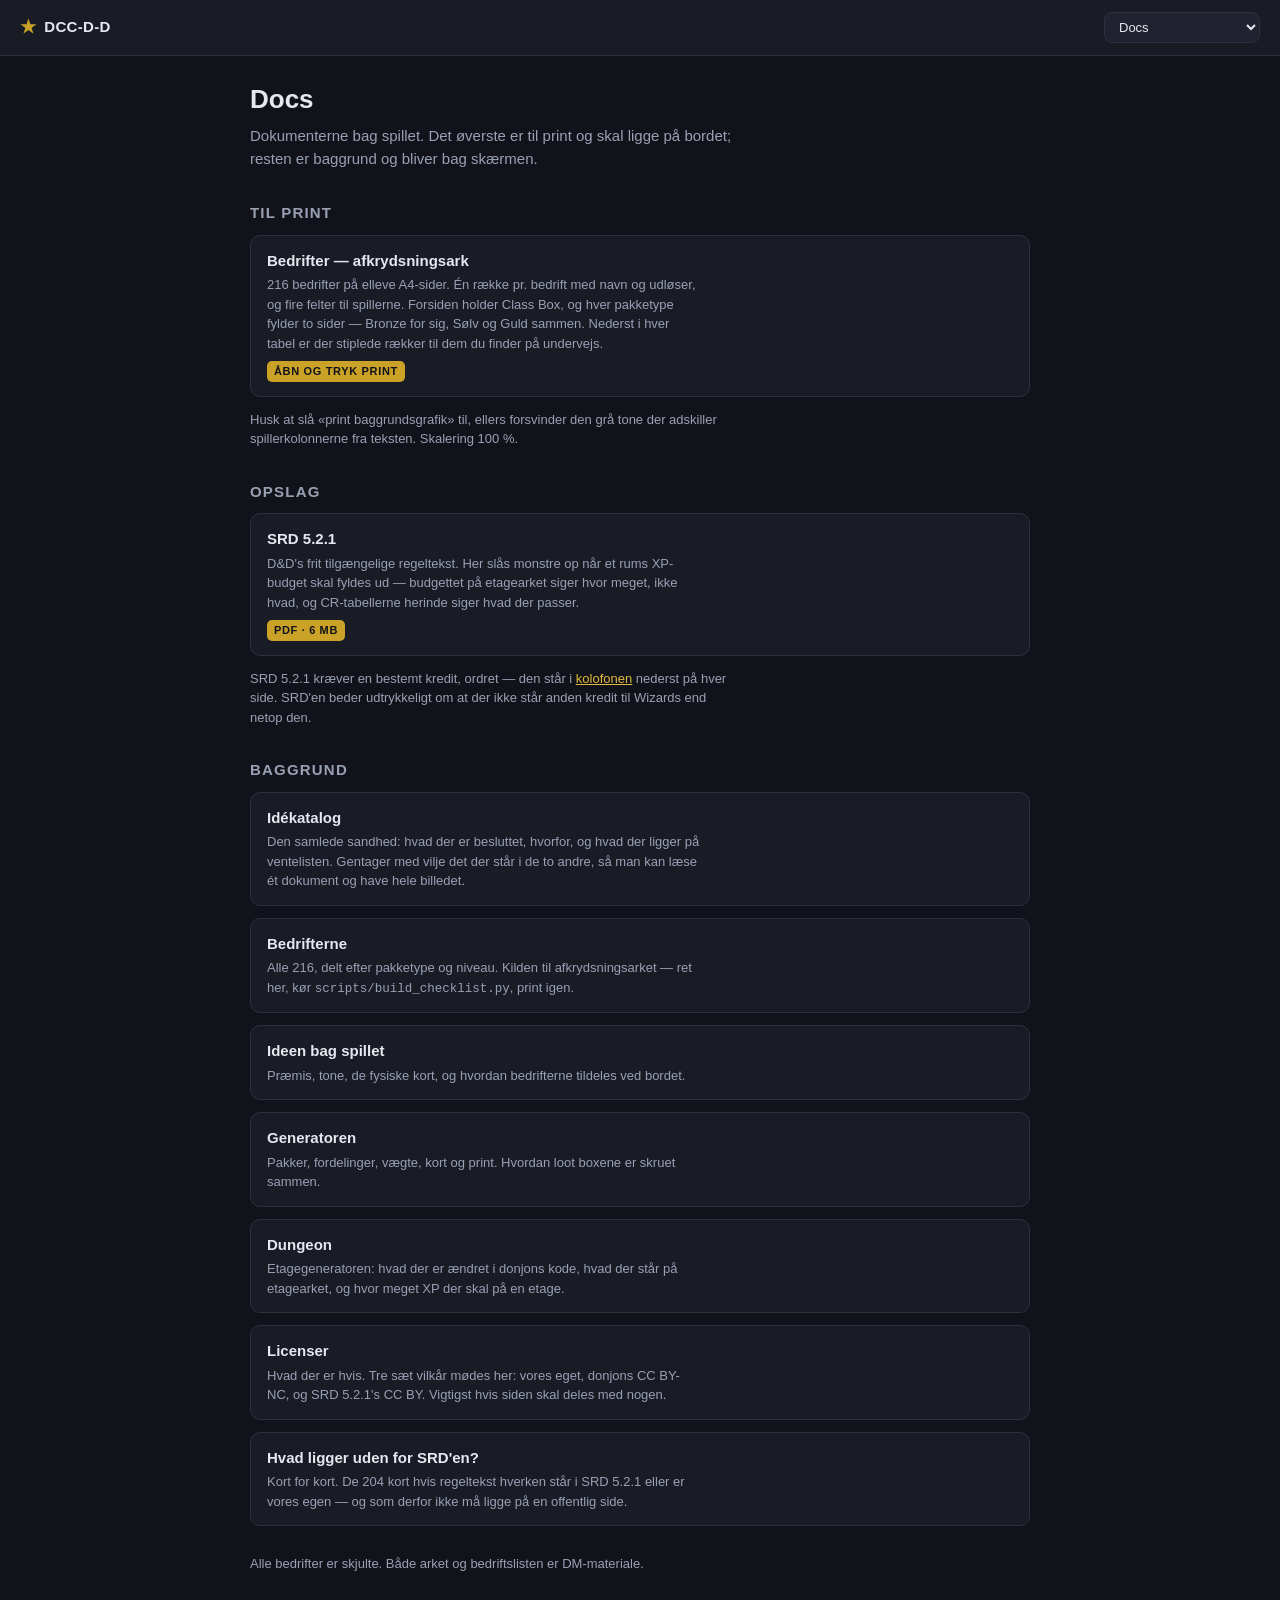
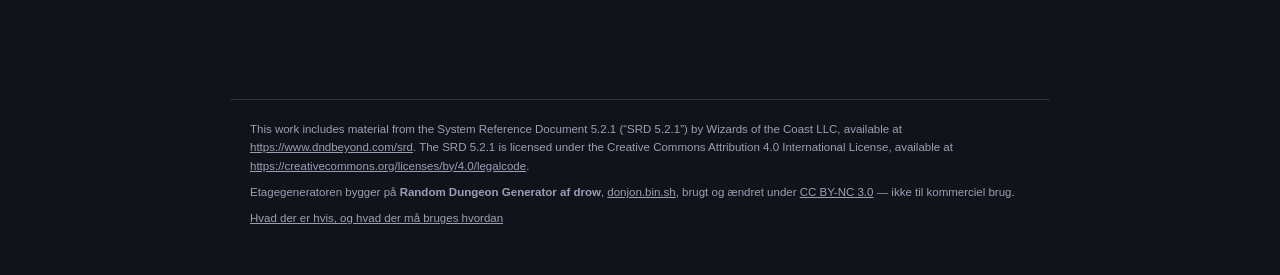
==== docs/index.html @ 1adcbef8 "Få licenserne på plads, før siden deles med nogen Siden er ved at blive offentlig, og der mødes tre " ====
<!DOCTYPE html>
<html lang="da">
<head>
<meta charset="utf-8">
<meta name="viewport" content="width=device-width, initial-scale=1">
<title>Docs — DCC-D-D</title>
<link rel="icon" href="data:image/svg+xml,%3Csvg xmlns='http://www.w3.org/2000/svg' viewBox='0 0 32 32'%3E%3Crect width='32' height='32' rx='6' fill='%2312131a'/%3E%3Cpath d='M16 6l2.9 6.2 6.6.9-4.8 4.8 1.2 6.7-5.9-3.2-5.9 3.2 1.2-6.7L6.5 13.1l6.6-.9z' fill='%23c9a227'/%3E%3C/svg%3E">
<link rel="stylesheet" href="../assets/css/app.css">
</head>
<body>

<header class="topbar">
  <div class="brand">
    <span class="brand-mark">&#9733;</span>
    <span>DCC-D-D</span>
  </div>
  <nav class="tabs"></nav>
  <div class="topbar-right">
    <label class="site-nav-wrap">
      <span class="visually-hidden">Vælg side</span>
      <select class="site-nav" onchange="if(this.value)location.href=this.value">
        <option value="../index.html">Loot Box Generator</option>
        <option value="" selected>Docs</option>
        <option value="dungeon.html">Dungeon</option>
      </select>
    </label>
  </div>
</header>

<main class="doc-main">

  <h1>Docs</h1>
  <p class="lead">Dokumenterne bag spillet. Det øverste er til print og skal ligge på
    bordet; resten er baggrund og bliver bag skærmen.</p>

  <h2>Til print</h2>
  <ul class="doc-list">
    <li><a class="doc-card" href="checklist.html">
      <b>Bedrifter — afkrydsningsark</b>
      <span>216 bedrifter på elleve A4-sider. Én række pr. bedrift med navn og udløser,
        og fire felter til spillerne. Forsiden holder Class Box, og hver pakketype fylder
        to sider — Bronze for sig, Sølv og Guld sammen. Nederst i hver tabel er der
        stiplede rækker til dem du finder på undervejs.</span>
      <span class="doc-tag">Åbn og tryk print</span>
    </a></li>
  </ul>
  <p class="note">Husk at slå «print baggrundsgrafik» til, ellers forsvinder den grå tone
    der adskiller spillerkolonnerne fra teksten. Skalering 100 %.</p>

  <h2>Opslag</h2>
  <ul class="doc-list">
    <li><a class="doc-card" href="SRD_CC_v5.2.1.pdf">
      <b>SRD 5.2.1</b>
      <span>D&amp;D's frit tilgængelige regeltekst. Her slås monstre op når et rums
        XP-budget skal fyldes ud — budgettet på etagearket siger hvor meget, ikke
        hvad, og CR-tabellerne herinde siger hvad der passer.</span>
      <span class="doc-tag">PDF · 6 MB</span>
    </a></li>
  </ul>
  <p class="note">SRD 5.2.1 kræver en bestemt kredit, ordret — den står i
    <a href="#kredit">kolofonen</a> nederst på hver side. SRD'en beder udtrykkeligt om
    at der ikke står anden kredit til Wizards end netop den.</p>

  <h2>Baggrund</h2>
  <ul class="doc-list">
    <li><a class="doc-card" href="https://github.com/aesbech/DCC-D-D/blob/main/docs/idekatalog.md">
      <b>Idékatalog</b>
      <span>Den samlede sandhed: hvad der er besluttet, hvorfor, og hvad der ligger på
        ventelisten. Gentager med vilje det der står i de to andre, så man kan læse ét
        dokument og have hele billedet.</span>
    </a></li>
    <li><a class="doc-card" href="https://github.com/aesbech/DCC-D-D/blob/main/docs/achievements.md">
      <b>Bedrifterne</b>
      <span>Alle 216, delt efter pakketype og niveau. Kilden til afkrydsningsarket —
        ret her, kør <code>scripts/build_checklist.py</code>, print igen.</span>
    </a></li>
    <li><a class="doc-card" href="https://github.com/aesbech/DCC-D-D/blob/main/docs/ideen.md">
      <b>Ideen bag spillet</b>
      <span>Præmis, tone, de fysiske kort, og hvordan bedrifterne tildeles ved bordet.</span>
    </a></li>
    <li><a class="doc-card" href="https://github.com/aesbech/DCC-D-D/blob/main/README.md">
      <b>Generatoren</b>
      <span>Pakker, fordelinger, vægte, kort og print. Hvordan loot boxene er skruet
        sammen.</span>
    </a></li>
    <li><a class="doc-card" href="dungeon.html">
      <b>Dungeon</b>
      <span>Etagegeneratoren: hvad der er ændret i donjons kode, hvad der står på
        etagearket, og hvor meget XP der skal på en etage.</span>
    </a></li>
    <li><a class="doc-card" href="https://github.com/aesbech/DCC-D-D/blob/main/LICENSE.md">
      <b>Licenser</b>
      <span>Hvad der er hvis. Tre sæt vilkår mødes her: vores eget, donjons
        CC BY-NC, og SRD 5.2.1's CC BY. Vigtigst hvis siden skal deles med
        nogen.</span>
    </a></li>
    <li><a class="doc-card" href="https://github.com/aesbech/DCC-D-D/blob/main/docs/licens.md">
      <b>Hvad ligger uden for SRD'en?</b>
      <span>Kort for kort. De 204 kort hvis regeltekst hverken står i SRD 5.2.1
        eller er vores egen — og som derfor ikke må ligge på en offentlig
        side.</span>
    </a></li>
  </ul>

  <p class="note" style="margin-top:28px">Alle bedrifter er skjulte. Både arket og
    bedriftslisten er DM-materiale.</p>

</main>

<footer class="colophon" id="kredit">
  <p>This work includes material from the System Reference Document 5.2.1
    (“SRD 5.2.1”) by Wizards of the Coast LLC, available at
    <a href="https://www.dndbeyond.com/srd">https://www.dndbeyond.com/srd</a>.
    The SRD 5.2.1 is licensed under the Creative Commons Attribution 4.0
    International License, available at
    <a href="https://creativecommons.org/licenses/by/4.0/legalcode">https://creativecommons.org/licenses/by/4.0/legalcode</a>.</p>
  <p>Etagegeneratoren bygger på <b>Random Dungeon Generator af drow</b>,
    <a href="https://donjon.bin.sh/">donjon.bin.sh</a>, brugt og ændret under
    <a href="https://creativecommons.org/licenses/by-nc/3.0/">CC BY-NC 3.0</a> —
    ikke til kommerciel brug.</p>
  <p><a href="https://github.com/aesbech/DCC-D-D/blob/main/LICENSE.md">Hvad der er
    hvis, og hvad der må bruges hvordan</a></p>
</footer>

</body>
</html>
---- assets/css/app.css ----
:root{
  --bg:#12131a;
  --bg-2:#191b25;
  --bg-3:#20232f;
  --line:#2c3040;
  --line-soft:#242836;
  --text:#e6e8f0;
  --muted:#9aa0b4;
  --accent:#c9a227;
  --accent-2:#e0b93c;
  --danger:#e05252;
  --ok:#4ade80;

  --r-common:#b9bec9;
  --r-uncommon:#4ade80;
  --r-rare:#60a5fa;
  --r-very_rare:#c084fc;
  --r-legendary:#fbbf24;

  --radius:10px;

  /* Kortfarver efter type, brugt på kortets venstrekant. */
  --t-weapon:#c0453d;
  --t-ammo:#a15a34;
  --t-armor:#3b82c4;
  --t-tool:#d29122;
  --t-poison:#4f9c40;
  --t-potion:#23a396;
  --t-arcane:#8b5cd6;
  --t-vehicle:#7b8494;
  --t-class:#c9a227;
  --t-gear:#9b7c46;
  --t-other:#8b91a3;
}

*{box-sizing:border-box}
html,body{margin:0;padding:0}
body{
  background:var(--bg);
  color:var(--text);
  font:15px/1.5 -apple-system,BlinkMacSystemFont,"Segoe UI",Roboto,Helvetica,Arial,sans-serif;
  -webkit-font-smoothing:antialiased;
}
h2{font-size:15px;letter-spacing:.04em;text-transform:uppercase;color:var(--muted);margin:0 0 10px}
h3{font-size:14px;margin:0 0 8px}
a{color:var(--accent-2)}

/* ---------- topbar ---------- */
.topbar{
  display:flex;align-items:center;gap:24px;
  padding:0 20px;height:56px;
  background:var(--bg-2);border-bottom:1px solid var(--line);
  position:sticky;top:0;z-index:20;
}
.brand{display:flex;align-items:center;gap:8px;font-weight:600;letter-spacing:.02em;white-space:nowrap}
.brand-mark{color:var(--accent);font-size:18px}
.tabs{display:flex;gap:2px;flex:1}
.tab{
  background:none;border:0;color:var(--muted);
  padding:8px 14px;border-radius:8px;cursor:pointer;font:inherit;
}
.tab:hover{color:var(--text);background:var(--bg-3)}
.tab.is-active{color:var(--bg);background:var(--accent);font-weight:600}
/* Sidevælger: Generator, Docs og Dungeon er tre sider, ikke tre faner.
   En select frem for en menu, fordi den virker med tastatur og på telefon
   uden en linje JavaScript til at åbne og lukke noget. */
.site-nav{
  background:var(--bg-3);color:var(--text);
  border:1px solid var(--line);border-radius:8px;
  padding:6px 10px;font:inherit;font-size:13px;cursor:pointer;
}
.site-nav:hover{border-color:var(--accent)}
.site-nav:focus-visible{outline:2px solid var(--accent);outline-offset:1px}
.site-nav-wrap{display:inline-flex;align-items:center}
.visually-hidden{
  position:absolute;width:1px;height:1px;margin:-1px;padding:0;
  overflow:hidden;clip:rect(0 0 0 0);white-space:nowrap;border:0;
}

/* ---------- docs-sider ---------- */
.doc-main{max-width:820px;margin:0 auto;padding:24px 20px 64px}
.doc-main h1{font-size:26px;margin:0 0 6px}
.doc-main h2{font-size:15px;margin:32px 0 10px;text-transform:uppercase;
  letter-spacing:.08em;color:var(--muted)}
.doc-main .lead{color:var(--muted);margin:0 0 24px;max-width:62ch}
.doc-main p{max-width:68ch}
.doc-list{display:grid;gap:12px;margin:0;padding:0;list-style:none}
.doc-card{
  display:block;background:var(--bg-2);border:1px solid var(--line);
  border-radius:10px;padding:14px 16px;text-decoration:none;color:inherit;
}
.doc-card:hover{border-color:var(--accent)}
.doc-card b{display:block;font-size:15px;margin-bottom:3px}
.doc-card span{display:block;color:var(--muted);font-size:13px;max-width:60ch}
.doc-card .doc-tag{
  display:inline-block;margin-top:8px;font-size:11px;letter-spacing:.06em;
  text-transform:uppercase;color:var(--bg);background:var(--accent);
  border-radius:5px;padding:2px 7px;font-weight:600;
}
.doc-main table{width:100%;border-collapse:collapse;font-size:13px;margin:12px 0}
.doc-main th,.doc-main td{
  border:1px solid var(--line);padding:6px 9px;text-align:left;vertical-align:top}
.doc-main th{background:var(--bg-3);font-size:12px;
  text-transform:uppercase;letter-spacing:.05em;color:var(--muted)}
.doc-main pre{
  background:var(--bg-2);border:1px solid var(--line);border-radius:8px;
  padding:12px 14px;overflow-x:auto;font-size:12.5px;line-height:1.5}
.doc-main code{font-size:12.5px}
.doc-main .note{color:var(--muted);font-size:13px;max-width:68ch}

/* Regnemaskinen på Dungeon-siden */
.calc{display:flex;flex-wrap:wrap;gap:14px;margin:14px 0 16px}
.calc label{display:flex;flex-direction:column;gap:5px;font-size:12px;color:var(--muted)}
.calc select,.calc input{
  background:var(--bg-3);color:var(--text);border:1px solid var(--line);
  border-radius:8px;padding:7px 10px;font:inherit;font-size:13px;
}
.calc select:focus-visible,.calc input:focus-visible{
  outline:2px solid var(--accent);outline-offset:1px}
#cOut td:last-child{width:46%;white-space:nowrap}
#cOut tr:has(td:empty) td{border:0;padding:3px}

/* Etagegeneratoren. Arket ligger på hvidt papir midt i en mørk side, så det
   får en ramme og lidt luft — man skal kunne se hvor papiret slutter. */
.gen{gap:12px 16px}
.gen label{min-width:150px}
.gen-actions{display:flex;flex-wrap:wrap;gap:10px;margin:0 0 10px}
.btn[disabled]{opacity:.45;cursor:default}
.btn[disabled]:hover{border-color:var(--line);color:var(--text)}
.sheet-wrap{
  margin:18px 0 22px;border:1px solid var(--line);border-radius:10px;
  overflow:hidden;background:#fff;
}

/* Kolofonen. Den står i HTML og ikke i JavaScript: en kredit der er et krav,
   må ikke afhænge af at et script nåede at køre. */
.colophon{
  max-width:820px;margin:48px auto 0;padding:20px 20px 40px;
  border-top:1px solid var(--line);
  color:var(--muted);font-size:11.5px;line-height:1.6;
}
.colophon p{margin:0 0 8px;max-width:none}
.colophon a{color:inherit}

.topbar-right{color:var(--muted);font-size:12px}
.save-state.flash{color:var(--ok)}

/* ---------- layout ---------- */
main{max-width:1180px;margin:0 auto;padding:20px}
.view{display:none}
.view.is-active{display:block}
.panel{
  background:var(--bg-2);border:1px solid var(--line);
  border-radius:var(--radius);padding:16px;margin-bottom:16px;
}
.row{display:flex;gap:10px;align-items:flex-end;flex-wrap:wrap}
.spacer{flex:1}
.hidden{display:none}
.hint{color:var(--muted);font-size:13px;margin:8px 0 0}
.print-help{margin-top:12px;font-size:13px}
.print-help summary{color:var(--accent-2);cursor:pointer;width:max-content}
.print-help ul{margin:8px 0 0;padding-left:20px}
.print-help li{margin-bottom:6px}

/* ---------- form ---------- */
.field{display:flex;flex-direction:column;gap:4px;font-size:12px;color:var(--muted)}
.field-sm input{width:90px}
.field-grow{flex:1;min-width:200px}
.field-grow input{width:100%}
.warn-text{color:var(--danger)}
input,select,textarea{
  background:var(--bg-3);color:var(--text);
  border:1px solid var(--line);border-radius:8px;
  padding:8px 10px;font:inherit;font-size:14px;
}
input:focus,select:focus,textarea:focus{outline:2px solid var(--accent);outline-offset:-1px}
textarea{width:100%;font-family:ui-monospace,SFMono-Regular,Menlo,monospace;font-size:13px;margin:10px 0}
.check{display:flex;align-items:center;gap:8px;margin-bottom:12px;cursor:pointer}
.check input{width:auto}

.btn{
  background:var(--bg-3);color:var(--text);
  border:1px solid var(--line);border-radius:8px;
  padding:8px 14px;cursor:pointer;font:inherit;font-size:14px;white-space:nowrap;
}
.btn:hover{border-color:var(--accent);color:var(--accent-2)}
.btn-primary{background:var(--accent);color:#1a1608;border-color:var(--accent);font-weight:600}
.btn-primary:hover{background:var(--accent-2);color:#1a1608}
.btn-danger:hover{border-color:var(--danger);color:var(--danger)}
.btn-ghost{background:none}
.btn-sm{padding:4px 10px;font-size:13px}
.file-btn{display:inline-block}

/* ---------- pack editor ---------- */
.split{display:grid;grid-template-columns:230px 1fr;gap:16px;align-items:start}
.sidebar{background:var(--bg-2);border:1px solid var(--line);border-radius:var(--radius);padding:12px}
.sidebar-head{display:flex;justify-content:space-between;align-items:center;margin-bottom:10px}
.sidebar-head h2{margin:0}
.pack-list{list-style:none;margin:0;padding:0;display:flex;flex-direction:column;gap:2px}
.pack-list button{
  width:100%;text-align:left;background:none;border:0;color:var(--muted);
  padding:8px 10px;border-radius:8px;cursor:pointer;font:inherit;
}
.pack-list button:hover{background:var(--bg-3);color:var(--text)}
.pack-list button.is-active{background:var(--bg-3);color:var(--accent-2);font-weight:600}
.detail{min-width:0}

.tier{border:1px solid var(--line);border-radius:var(--radius);margin-bottom:12px;overflow:hidden}
.tier-head{
  display:flex;align-items:center;gap:10px;
  background:var(--bg-3);padding:10px 12px;border-bottom:1px solid var(--line);
}
.tier-head input{background:var(--bg-2)}
.tier-body{padding:12px}

.card-row{
  border:1px solid var(--line-soft);border-radius:8px;
  padding:10px;margin-bottom:10px;background:var(--bg-3);
}
.card-row-head{display:flex;align-items:center;gap:10px;margin-bottom:10px;flex-wrap:wrap}
.card-row-head .card-no{
  background:var(--bg-2);border:1px solid var(--line);border-radius:6px;
  padding:2px 8px;font-size:12px;color:var(--muted);white-space:nowrap;
}
.dist{display:flex;gap:8px;flex-wrap:wrap;align-items:flex-end}
.dist .field span{display:flex;align-items:center;gap:5px}
.dot{width:8px;height:8px;border-radius:50%;display:inline-block}
.dist input{width:74px}
.sum{font-size:12px;padding:6px 10px;border-radius:6px;background:var(--bg-2);border:1px solid var(--line)}
.sum.bad{color:var(--danger);border-color:var(--danger)}
.sum.good{color:var(--ok)}
.bar{display:flex;height:6px;border-radius:3px;overflow:hidden;margin-top:8px;background:var(--bg-2)}
.bar span{display:block}

.filter-group{margin-top:12px}
.filter-group h3{margin-bottom:4px}
.scale-box{
  border:1px solid var(--line);border-radius:var(--radius);
  padding:12px;margin-bottom:12px;background:var(--bg-3);
}
.cats{display:flex;flex-wrap:wrap;gap:6px;margin:6px 0 0}
.chip{
  border:1px solid var(--line);background:var(--bg-3);color:var(--muted);
  border-radius:999px;padding:4px 10px;font-size:12px;cursor:pointer;
}
.chip.on{background:var(--accent);border-color:var(--accent);color:#1a1608;font-weight:600}

/* Flow-panelet: spørgsmålet øverst, de to grene ved siden af hinanden nedenunder,
   så det kan læses som det diagram det er. Under 900 px falder grenene under
   hinanden — ja først, fordi det er den gren man tuner. */
/* Foldede paneler. <summary> får sin egen markør, og listemarkøren fjernes,
   så pilen står hvor vi vil have den. */
.flow-panel{padding:0}
.flow-panel>summary{list-style:none;cursor:pointer;padding:10px 14px;display:flex;
  align-items:center;gap:10px;flex-wrap:wrap;border-radius:10px}
.flow-panel>summary::-webkit-details-marker{display:none}
.flow-panel>summary::before{content:'\25B8';color:var(--muted);font-size:11px;flex:none;
  transition:transform .12s ease}
.flow-panel[open]>summary::before{transform:rotate(90deg)}
.flow-panel>summary:hover{background:var(--bg-2)}
.flow-title{font-weight:600;font-size:13px;flex:none}
.flow-body{padding:0 14px 14px}
.flow-sum{display:flex;gap:6px;flex-wrap:wrap;align-items:center;min-width:0}
.sum-chip{font-size:11px;color:var(--muted);border:1px solid var(--line);
  border-radius:999px;padding:1px 8px;white-space:nowrap}
.sum-chip b{color:var(--muted);font-weight:600}
/* Prik på det niveauet selv bestemmer — resten er arvet. */
.sum-chip.is-own{color:var(--fg);border-color:var(--accent)}
.sum-chip.is-own b{color:var(--accent)}
.own-badge{margin-left:auto;font-size:11px;color:var(--accent);flex:none}
.tier>summary{list-style:none;cursor:pointer}
.tier>summary::-webkit-details-marker{display:none}
.tier>summary::before{content:'\25B8';color:var(--muted);font-size:11px;margin-right:8px;
  display:inline-block;transition:transform .12s ease}
.tier[open]>summary::before{transform:rotate(90deg)}
.tier-name{font-weight:600}
.tier-tools .field{margin:0}
.fold-tools{align-items:center;margin:0 0 4px}
.fold-tools .hint{margin:0}

/* Kravlinjen på et class-kort. Den skal springe i øjnene: et Epic Boon på
   level 3 er ikke noget man bare lægger på bordet. */
.card-req{font-size:9.5px;line-height:1.35;margin-top:2px}
.card-req b{font-weight:700}

.flow-diagram{font-family:ui-monospace,SFMono-Regular,Menlo,monospace;font-size:12px;line-height:1.5;white-space:pre;overflow-x:auto;margin:8px 0}
.flow-q{border:1px solid var(--line);border-radius:8px;padding:10px 12px;background:var(--bg-2);margin-bottom:12px}
.flow-q h4{margin:0 0 8px;font-size:13px}
.chance-row{align-items:center;gap:10px}
.chance-row .field{margin:0;width:88px}
/* Grenene ligger som vandrette bånd under hinanden: etiketten i venstre side,
   felterne flyder ud til højre. Det er lavere end to spalter og lettere at
   sammenligne på tværs, fordi de to bånd har samme opbygning. */
.flow-branches{display:flex;flex-direction:column;gap:12px}
.flow-branch{border:1px solid var(--line);border-radius:8px;padding:10px 12px;background:var(--bg-2)}
.flow-branch.is-magic{border-left:3px solid var(--accent)}
.branch-head{display:flex;align-items:baseline;gap:10px;flex-wrap:wrap;margin-bottom:8px}
.flow-branch h4{margin:0;font-size:13px}
.branch-sub{font-size:12px;color:var(--muted)}
.flow-step{display:flex;align-items:flex-start;gap:12px;margin-top:10px}
.flow-step:first-of-type{margin-top:0}
.flow-step h5{flex:none;width:108px;margin:7px 0 0;font-size:11px;letter-spacing:.05em;
  text-transform:uppercase;color:var(--muted)}
.flow-step>div{flex:1 1 auto;min-width:0}
.flow-step .dist{display:flex;flex-wrap:wrap;gap:8px;align-items:flex-end}
.flow-step .dist .field{width:112px;margin:0}
.flow-step .dist .sum{align-self:center}
.flow-step .field input[disabled]{opacity:.45}
@media (max-width:760px){.flow-step{flex-direction:column;gap:4px}.flow-step h5{width:auto;margin-top:0}}

/* ---------- results ---------- */
.results{display:flex;flex-direction:column;gap:16px}
.box{background:var(--bg-2);border:1px solid var(--line);border-radius:var(--radius);padding:14px}
/* Etiketten og målestregen hører til printet — på skærmen står pakkenavnet
   allerede i box-head, og en lineal på en skærm siger ingenting. */
.box-label,.print-check,.print-credit,.cut-right{display:none}
.box-head{display:flex;align-items:center;gap:10px;margin-bottom:12px}
.box-title{font-weight:600}
.box-sub{color:var(--muted);font-size:13px}
.cards{display:grid;grid-template-columns:repeat(auto-fill,minmax(210px,1fr));gap:12px}
.card{
  background:var(--bg-3);border:1px solid var(--line);
  border-left:4px solid var(--line);
  border-radius:8px;padding:12px;min-height:112px;
  display:flex;flex-direction:column;gap:6px;
}
.card.t-weapon{border-left-color:var(--t-weapon)}
.card.t-ammo{border-left-color:var(--t-ammo)}
.card.t-armor{border-left-color:var(--t-armor)}
.card.t-tool{border-left-color:var(--t-tool)}
.card.t-poison{border-left-color:var(--t-poison)}
.card.t-potion{border-left-color:var(--t-potion)}
.card.t-arcane{border-left-color:var(--t-arcane)}
.card.t-vehicle{border-left-color:var(--t-vehicle)}
.card.t-class{border-left-color:var(--t-class)}
.card.t-gear{border-left-color:var(--t-gear)}
.card.t-other{border-left-color:var(--t-other)}
.card.is-empty{border-left-color:var(--danger);opacity:.75}
.card-slot{font-size:11px;color:var(--muted);text-transform:uppercase;letter-spacing:.06em}
.card-name{font-weight:600;line-height:1.3}
.card-sub{font-size:12px;color:var(--muted)}
.card-desc{
  font-size:12px;line-height:1.45;color:var(--muted);
  display:-webkit-box;-webkit-line-clamp:5;line-clamp:5;-webkit-box-orient:vertical;overflow:hidden;
}
.card-meta{margin-top:auto;padding-top:6px;display:flex;justify-content:space-between;gap:8px;font-size:12px;color:var(--muted)}
.rarity{font-weight:600}
.rarity.r-common{color:var(--r-common)}
.rarity.r-uncommon{color:var(--r-uncommon)}
.rarity.r-rare{color:var(--r-rare)}
.rarity.r-very_rare{color:var(--r-very_rare)}
.rarity.r-legendary{color:var(--r-legendary)}
.fallback-note{font-size:11px;color:var(--accent-2)}
.card-kind{font-size:11px;color:var(--accent-2);text-transform:uppercase;letter-spacing:.06em}
.card-stats{font-size:12px;font-weight:600;color:var(--text)}
.card-props{font-size:11px;color:var(--muted);line-height:1.35;font-weight:400}
.meta-rarity{display:flex;align-items:center;gap:6px}

/* Rarity som 1-5 stjerner, så kortet kan læses uden farvekode. */
.stars{
  display:inline-flex;align-items:center;gap:1px;
  border:1px solid currentColor;border-radius:999px;
  padding:2px 5px;line-height:0;color:var(--muted);
}
.stars svg{width:8px;height:8px;fill:currentColor;display:block}
.stars.is-gold{color:var(--accent)}

/* ---------- items table ---------- */
.table-wrap{overflow-x:auto;margin-top:12px}
.table{width:100%;border-collapse:collapse;font-size:14px}
.table th,.table td{text-align:left;padding:8px 10px;border-bottom:1px solid var(--line-soft)}
.table th{color:var(--muted);font-size:12px;text-transform:uppercase;letter-spacing:.04em;font-weight:600}
.table tbody tr:hover{background:var(--bg-3)}
.table select{padding:4px 6px;font-size:13px}
.stats{display:flex;flex-wrap:wrap;gap:8px;margin-top:12px}
.stat{
  background:var(--bg-3);border:1px solid var(--line);border-radius:8px;
  padding:8px 12px;font-size:13px;
}
.stat b{display:block;font-size:18px;margin-bottom:2px}
.stat.warn{border-color:var(--danger)}
.stat.warn b{color:var(--danger)}

.map-grid{display:grid;grid-template-columns:repeat(auto-fill,minmax(200px,1fr));gap:10px;margin:12px 0}

.thresh-row{display:flex;align-items:center;gap:10px;margin-bottom:8px}
.thresh-row label{width:120px;font-weight:600}
.thresh-row input{width:130px}

/* ---------- toast ---------- */
.toast{
  position:fixed;bottom:20px;left:50%;transform:translateX(-50%) translateY(20px);
  background:var(--bg-3);border:1px solid var(--accent);color:var(--text);
  padding:10px 18px;border-radius:8px;opacity:0;pointer-events:none;
  transition:.2s;z-index:50;
}
.toast.show{opacity:1;transform:translateX(-50%) translateY(0)}

@media (max-width:760px){
  .split{grid-template-columns:1fr}
  .tabs{overflow-x:auto}
  main{padding:12px}
}



/* tilføjet: undertekst i tabelceller */
.cell-sub{font-size:12px;color:var(--muted);margin-top:2px}
.card{min-height:150px}
.cards{grid-template-columns:repeat(auto-fill,minmax(240px,1fr))}
.bulk-bar{margin-top:12px;align-items:center}
.bulk-bar:empty{display:none}
.notice{
  display:flex;align-items:center;gap:12px;flex-wrap:wrap;
  background:var(--bg-3);border:1px solid var(--accent);
  border-radius:var(--radius);padding:12px 16px;margin-bottom:16px;font-size:14px;
}

/* ---------- magic ---------- */
.map-row{
  display:grid;grid-template-columns:110px repeat(6,1fr) 78px;
  gap:6px;align-items:center;margin-bottom:6px;
}
.map-row input{width:100%;padding:6px 8px}
.map-head{font-size:12px;color:var(--muted);margin-bottom:8px}
.map-head span{display:flex;align-items:center;gap:5px}
.map-row .sum{text-align:center;padding:6px 4px}
.card.is-magic{background:linear-gradient(160deg,var(--bg-3),#241f33)}
.card-base{
  font-size:12px;color:var(--accent-2);
  border-top:1px dashed var(--line);padding-top:6px;
}
/* Spellen der er ladt i et Enspelled-item. Den hører hverken til itemets tal
   eller dets egenskaber, så den får sin egen linje med en tydelig kant. */
.card-spell{
  font-size:11.5px;color:var(--accent-2);line-height:1.35;
  border-top:1px dashed var(--line);padding-top:6px;
}
.r-artifact{color:#f472b6}
:root{--r-artifact:#f472b6}
@media (max-width:860px){
  .map-row{grid-template-columns:90px repeat(6,1fr) 60px;font-size:12px}
  .map-row input{padding:4px}
}
.cons-mode{margin-top:6px;max-width:320px}

/* ---------- print: klippeklare samlekort ----------
   63 x 88 mm er standardstørrelsen for samlekort (poker size). Tre kolonner
   og tre rækker giver ni kort pr. A4-side. Kortene støder op til hinanden,
   så ét snit deler to kort. Rarity vises som en farvet kant, ikke som
   baggrundsfarve, fordi mange printere er sat til at udelade baggrunde. */

@media print{
  @page{ size:A4 portrait; margin:6mm; }

  .topbar,.toast,.panel,.notice,#dataNotice,#itemPager,#magicPager,
  .site-nav,.site-nav-wrap,.colophon{display:none!important}

  /* SRD-kreditten skal med på kortarket, for kortene gengiver SRD-tekst. Den
     står med småt i den ledige plads under de tre rækker, sammen med
     målestregen — ikke på kortene selv, der er der ikke plads. */
  .print-credit{
    display:block;
    margin:1.5mm 0 0 6mm;max-width:190mm;
    font-size:5.2pt;line-height:1.35;color:#555;
  }

  /* Dungeon-siden: når der trykkes Print, skal papiret være etagen og ikke
     resten af siden. Arket har sin egen margen, så siden får ingen. */
  body.printing-sheet .doc-main > *:not(#sheetWrap){display:none!important}
  body.printing-sheet .doc-main,body.printing-sheet #sheetWrap{
    margin:0;padding:0;border:0;border-radius:0}
  html,body{background:#fff;color:#000}
  body{font-family:-apple-system,BlinkMacSystemFont,"Segoe UI",Roboto,Helvetica,Arial,sans-serif}
  main{max-width:none;margin:0;padding:0}
  .view{display:none!important}
  .view.is-active{display:block!important}

  /* Hver pakke får sin egen række med en lodret etiket i margenen, så en
     printet stak kan sorteres uden at læse kortene. */
  .results{display:block;margin:0;padding:0}

  /* Målestreg til at afsløre skalering. Står i den ledige plads under de tre
     rækker (3 × 88 = 264 mm af de 285 mm), så den ikke skubber noget. */
  .print-check{
    display:flex;align-items:flex-end;gap:3mm;
    margin:0 0 2mm 6mm;
    font-size:6.5pt;line-height:1.2;color:#333;
  }
  .print-ruler{
    flex:0 0 50mm;width:50mm;height:2.5mm;
    border:0.3mm solid #000;border-top:0;
    -webkit-print-color-adjust:exact;print-color-adjust:exact;
  }
  .box{
    position:relative;
    display:grid;
    /* 6 mm etiket + 3 × 63 mm = 195 mm, og de sidste 3 mm af de 198 er
       plads til sigtemærker i højre side. */
    grid-template-columns:6mm repeat(3,63mm);
    gap:0;margin:0;padding:0;
    background:#fff;border:0;border-radius:0;
    break-inside:avoid;page-break-inside:avoid;
  }
  /* Sigtemærker til de vandrette snit, i begge margener. Kortenes egne rammer
     er selve skærelinjen, men de forsvinder under klemmen på en skæremaskine —
     mærkerne stikker ud til siden, hvor man stadig kan se dem, og to mærker
     over for hinanden afslører samtidig et skævt ark. */
  .cut-right{
    position:absolute;right:0.5mm;top:0;bottom:0;width:2.5mm;
    display:block;
  }
  .box::before,.box::after,
  .cut-right::before,.cut-right::after{
    content:'';position:absolute;
    left:0;right:0;height:0;
    border-top:0.3mm solid #000;
  }
  .box::before,.box::after{left:0.5mm;right:auto;width:4.5mm}
  .box::before,.cut-right::before{top:0}
  .box::after,.cut-right::after{bottom:0}
  .cards{display:contents}
  .box-head{display:none}
  .box-label{
    grid-row:1 / -1;
    writing-mode:vertical-rl;transform:rotate(180deg);
    display:flex;align-items:center;justify-content:center;
    font-size:7pt;font-weight:700;color:#333;
    letter-spacing:.04em;text-transform:uppercase;
    padding:2mm 0;overflow:hidden;
  }

  .card{
    width:63mm;height:88mm;min-height:0;
    box-sizing:border-box;
    margin:0;padding:3.5mm 3mm 2.5mm;
    gap:1.1mm;
    /* Rammen er selve skærelinjen, så den skal kunne ses — men den bliver
       også kortets kant, så den skal være tynd. */
    border:0.25mm solid #555;
    border-radius:0;
    background:#fff;color:#000;
    overflow:hidden;
    break-inside:avoid;page-break-inside:avoid;
    -webkit-print-color-adjust:exact;print-color-adjust:exact;
  }
  /* Rarity vises med stjerner; venstrekanten farves efter type. 1,5 mm er
     nok til at kunne kendes på afstand og koster det halve blæk af 3 mm. */
  .card{border-left-width:1.5mm}
  .card.is-magic{background:#fff}
  .card.is-empty{opacity:1}

  /* Kortnummer og pakkeoprindelse er arbejdsdata, ikke spilinformation. */
  .card-slot,.meta-tier,.fallback-note{display:none!important}
  .card-kind{
    font-size:6pt;letter-spacing:.1em;color:#000;font-weight:700;
    text-transform:uppercase;
  }
  .card-name{font-size:11.5pt;line-height:1.15;color:#000}
  .card-sub{font-size:7pt;color:#444}
  .card-desc{
    display:block;-webkit-line-clamp:none;line-clamp:none;
    font-size:6.4pt;line-height:1.32;color:#222;
    flex:1;overflow:hidden;
  }
  .card-base{
    font-size:7.5pt;color:#000;font-weight:700;
    border-top:0.2mm dashed #aaa;padding-top:1.2mm;
  }
  .card-stats{font-size:8pt;font-weight:700;color:#000}
  .card-props{font-size:6.6pt;color:#333;line-height:1.3}
  .card-spell{
    font-size:7pt;color:#000;font-weight:600;line-height:1.3;
    border-top:0.2mm dashed #aaa;padding-top:1mm;
  }
  .meta-rarity{display:flex;align-items:center;gap:1.4mm}
  .stars{
    color:#000;border-color:#000;
    padding:0.5mm 1.2mm;gap:0.3mm;
  }
  .stars svg{width:2.1mm;height:2.1mm}
  .stars.is-gold{color:#b8860b;border-color:#b8860b}
  .card-meta{
    font-size:7pt;color:#333;
    border-top:0.2mm solid #ccc;padding-top:1.2mm;margin-top:0;
  }
  .rarity{color:#000!important}
}
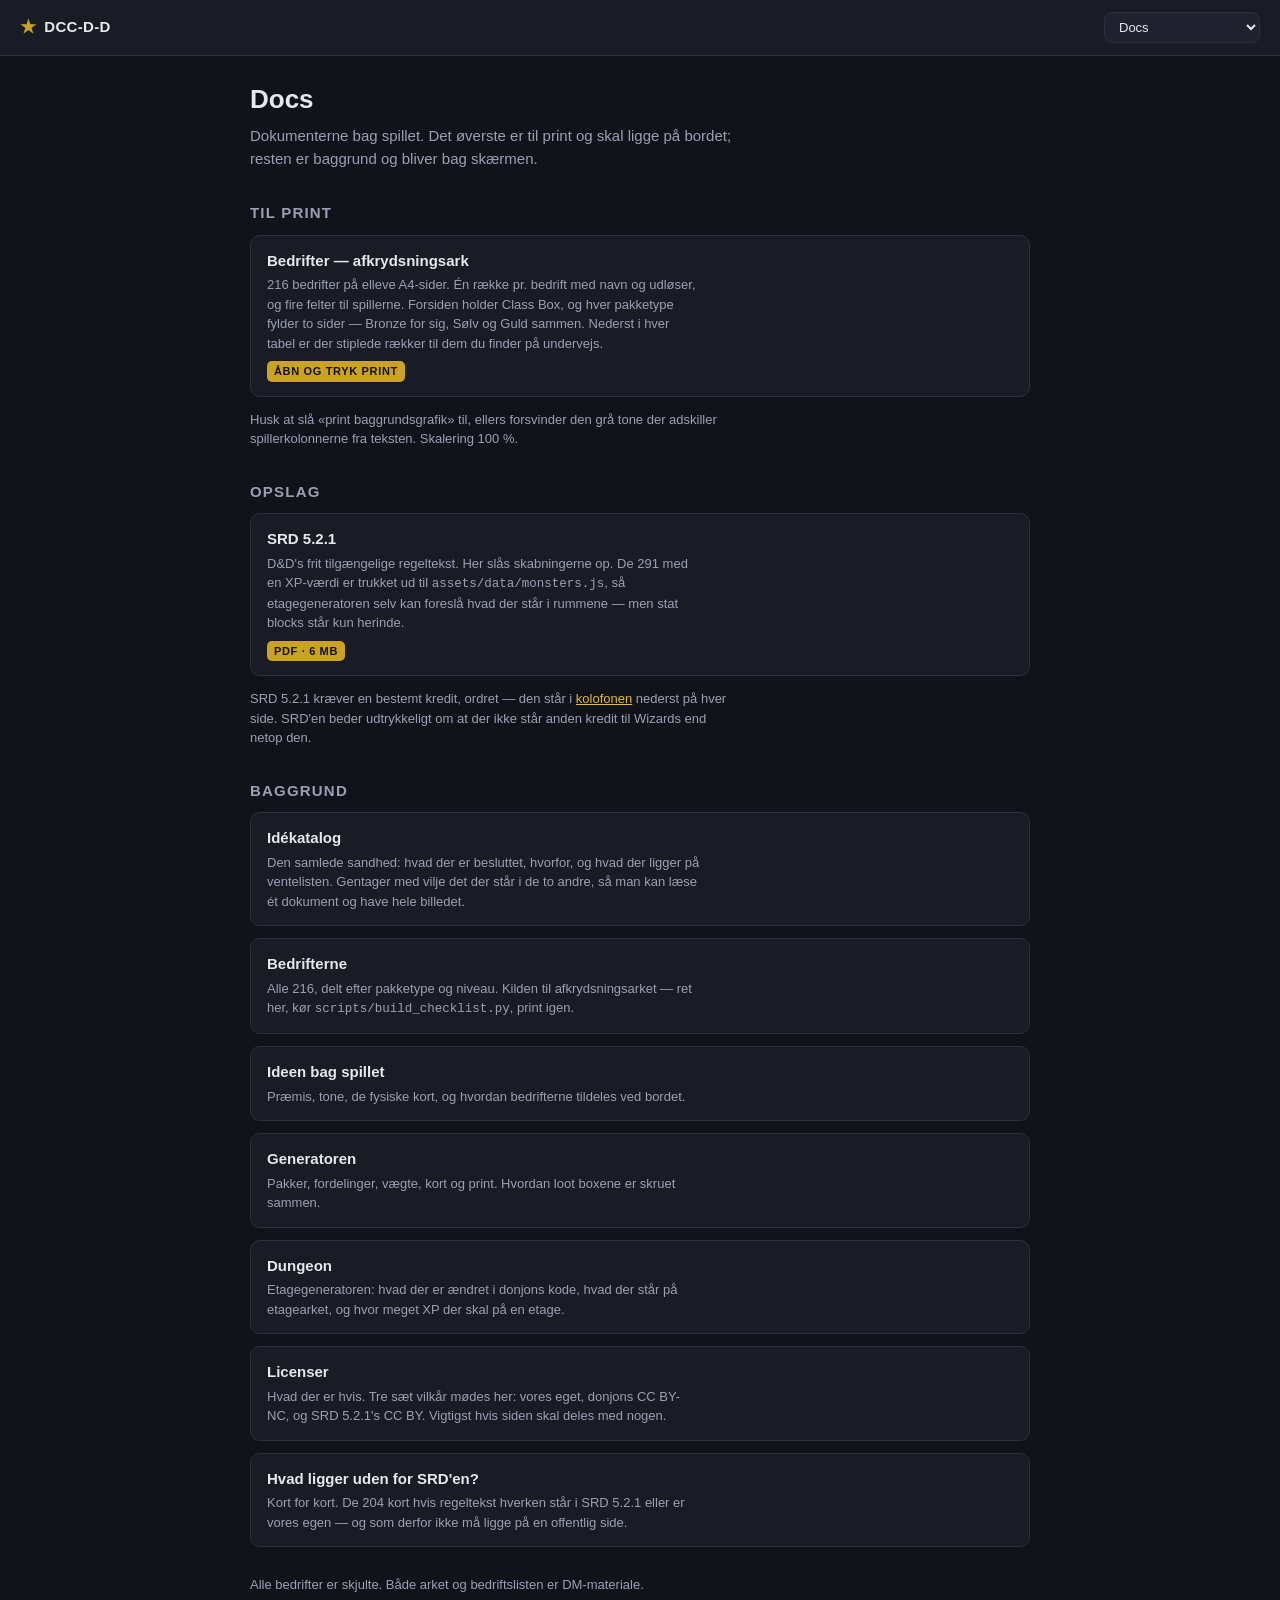
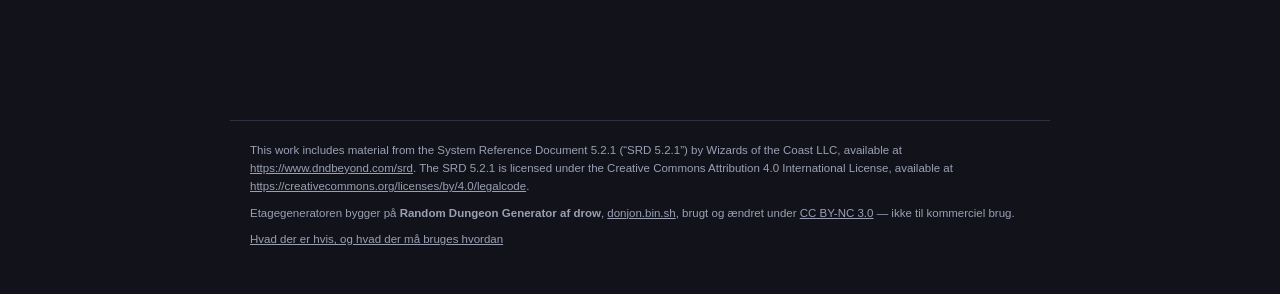
==== commit 5a22ae96: "Skær safe roomet til 3x3, og fyld rummene med skabninger fra SRD'en Safe roomet var hvilket som hels" ====
--- a/docs/index.html
+++ b/docs/index.html
@@ -51,9 +51,10 @@
   <ul class="doc-list">
     <li><a class="doc-card" href="SRD_CC_v5.2.1.pdf">
       <b>SRD 5.2.1</b>
-      <span>D&amp;D's frit tilgængelige regeltekst. Her slås monstre op når et rums
-        XP-budget skal fyldes ud — budgettet på etagearket siger hvor meget, ikke
-        hvad, og CR-tabellerne herinde siger hvad der passer.</span>
+      <span>D&amp;D's frit tilgængelige regeltekst. Her slås skabningerne op. De 291
+        med en XP-værdi er trukket ud til <code>assets/data/monsters.js</code>, så
+        etagegeneratoren selv kan foreslå hvad der står i rummene — men stat blocks
+        står kun herinde.</span>
       <span class="doc-tag">PDF · 6 MB</span>
     </a></li>
   </ul>
--- a/assets/css/app.css
+++ b/assets/css/app.css
@@ -157,6 +157,9 @@
 .spacer{flex:1}
 .hidden{display:none}
 .hint{color:var(--muted);font-size:13px;margin:8px 0 0}
+/* Står en forklaring mellem to felter, skal den have luft under sig — ellers
+   klæber den til etiketten på det næste felt og ligner en del af det. */
+.hint + .field,.hint + .check{margin-top:16px}
 .print-help{margin-top:12px;font-size:13px}
 .print-help summary{color:var(--accent-2);cursor:pointer;width:max-content}
 .print-help ul{margin:8px 0 0;padding-left:20px}
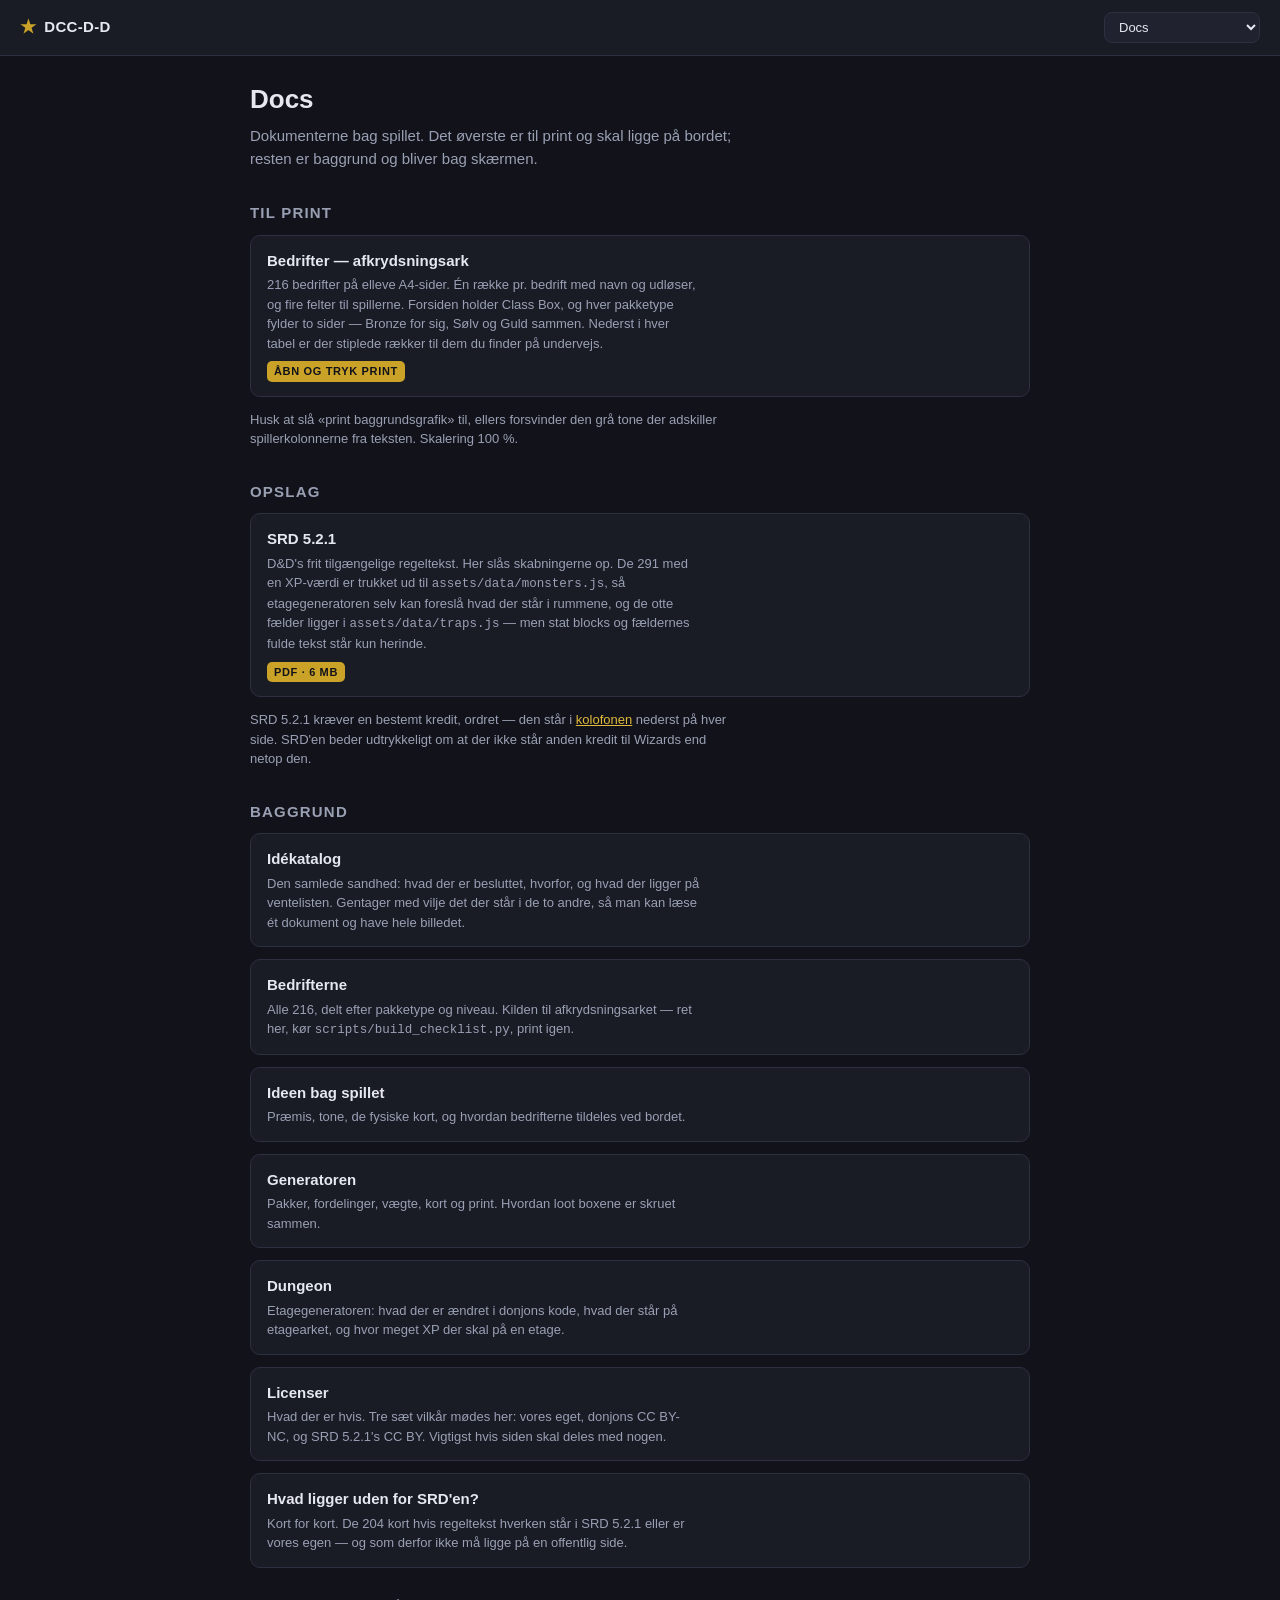
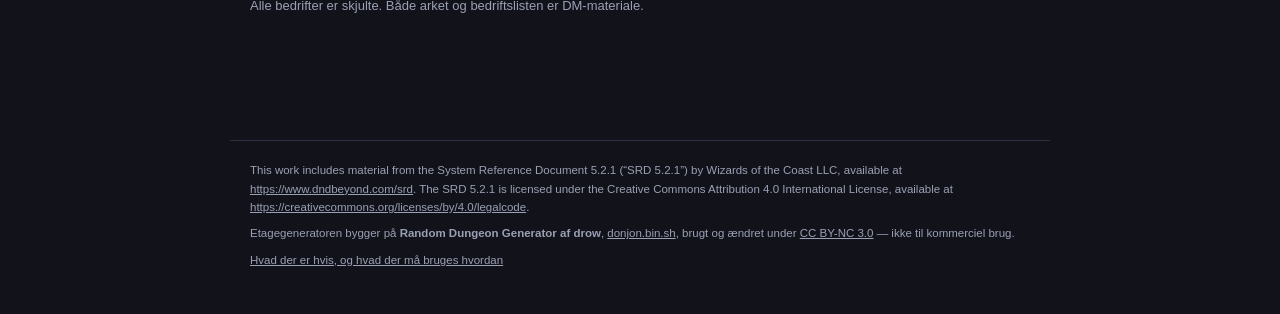
==== commit 13ed5d45: "Mætning, fælder, og flere boss- og safe rooms Rumantallet fulgte kun budgettet: saa mange kamprum so" ====
--- a/docs/index.html
+++ b/docs/index.html
@@ -53,8 +53,9 @@
       <b>SRD 5.2.1</b>
       <span>D&amp;D's frit tilgængelige regeltekst. Her slås skabningerne op. De 291
         med en XP-værdi er trukket ud til <code>assets/data/monsters.js</code>, så
-        etagegeneratoren selv kan foreslå hvad der står i rummene — men stat blocks
-        står kun herinde.</span>
+        etagegeneratoren selv kan foreslå hvad der står i rummene, og de otte fælder
+        ligger i <code>assets/data/traps.js</code> — men stat blocks og fældernes
+        fulde tekst står kun herinde.</span>
       <span class="doc-tag">PDF · 6 MB</span>
     </a></li>
   </ul>
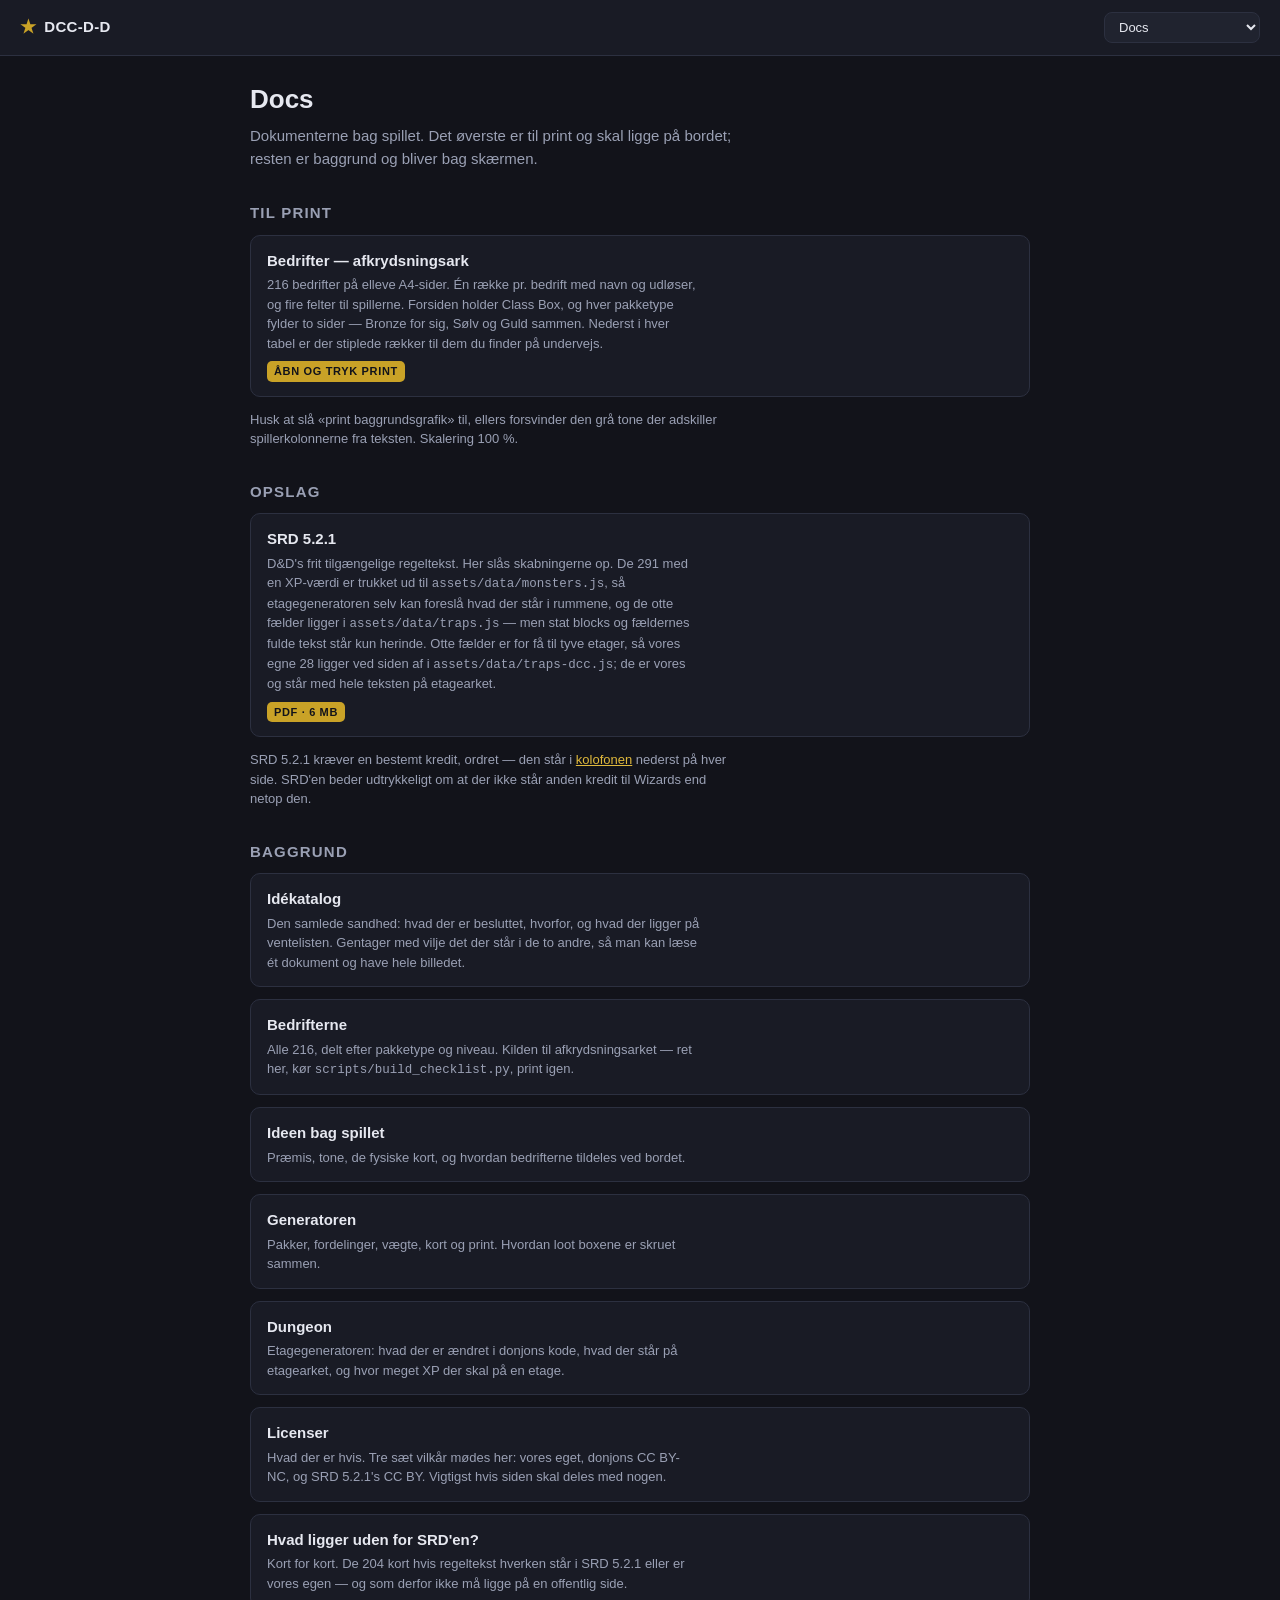
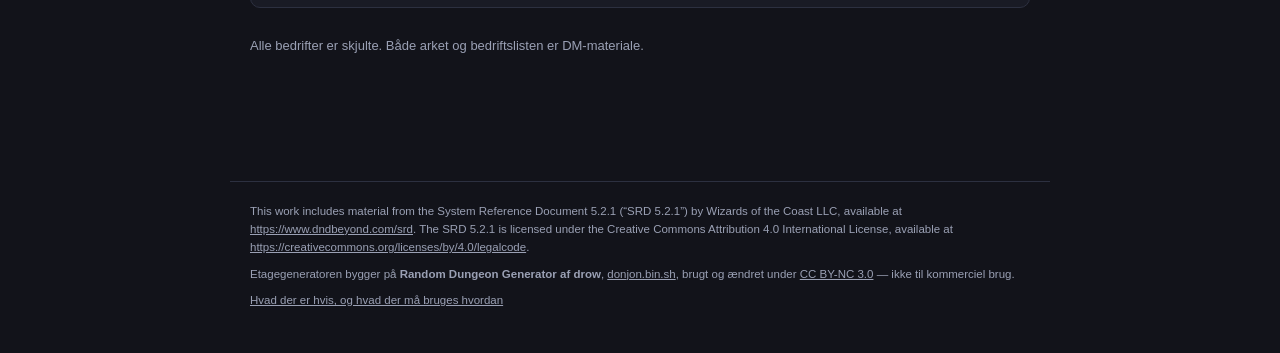
==== commit ec11b4a5: "Sig hvad fældedøren er, og skriv 28 fælder mere En fældedør havde et tegn paa kortet og ellers ingen" ====
--- a/docs/index.html
+++ b/docs/index.html
@@ -55,7 +55,9 @@
         med en XP-værdi er trukket ud til <code>assets/data/monsters.js</code>, så
         etagegeneratoren selv kan foreslå hvad der står i rummene, og de otte fælder
         ligger i <code>assets/data/traps.js</code> — men stat blocks og fældernes
-        fulde tekst står kun herinde.</span>
+        fulde tekst står kun herinde. Otte fælder er for få til tyve etager, så
+        vores egne 28 ligger ved siden af i <code>assets/data/traps-dcc.js</code>;
+        de er vores og står med hele teksten på etagearket.</span>
       <span class="doc-tag">PDF · 6 MB</span>
     </a></li>
   </ul>
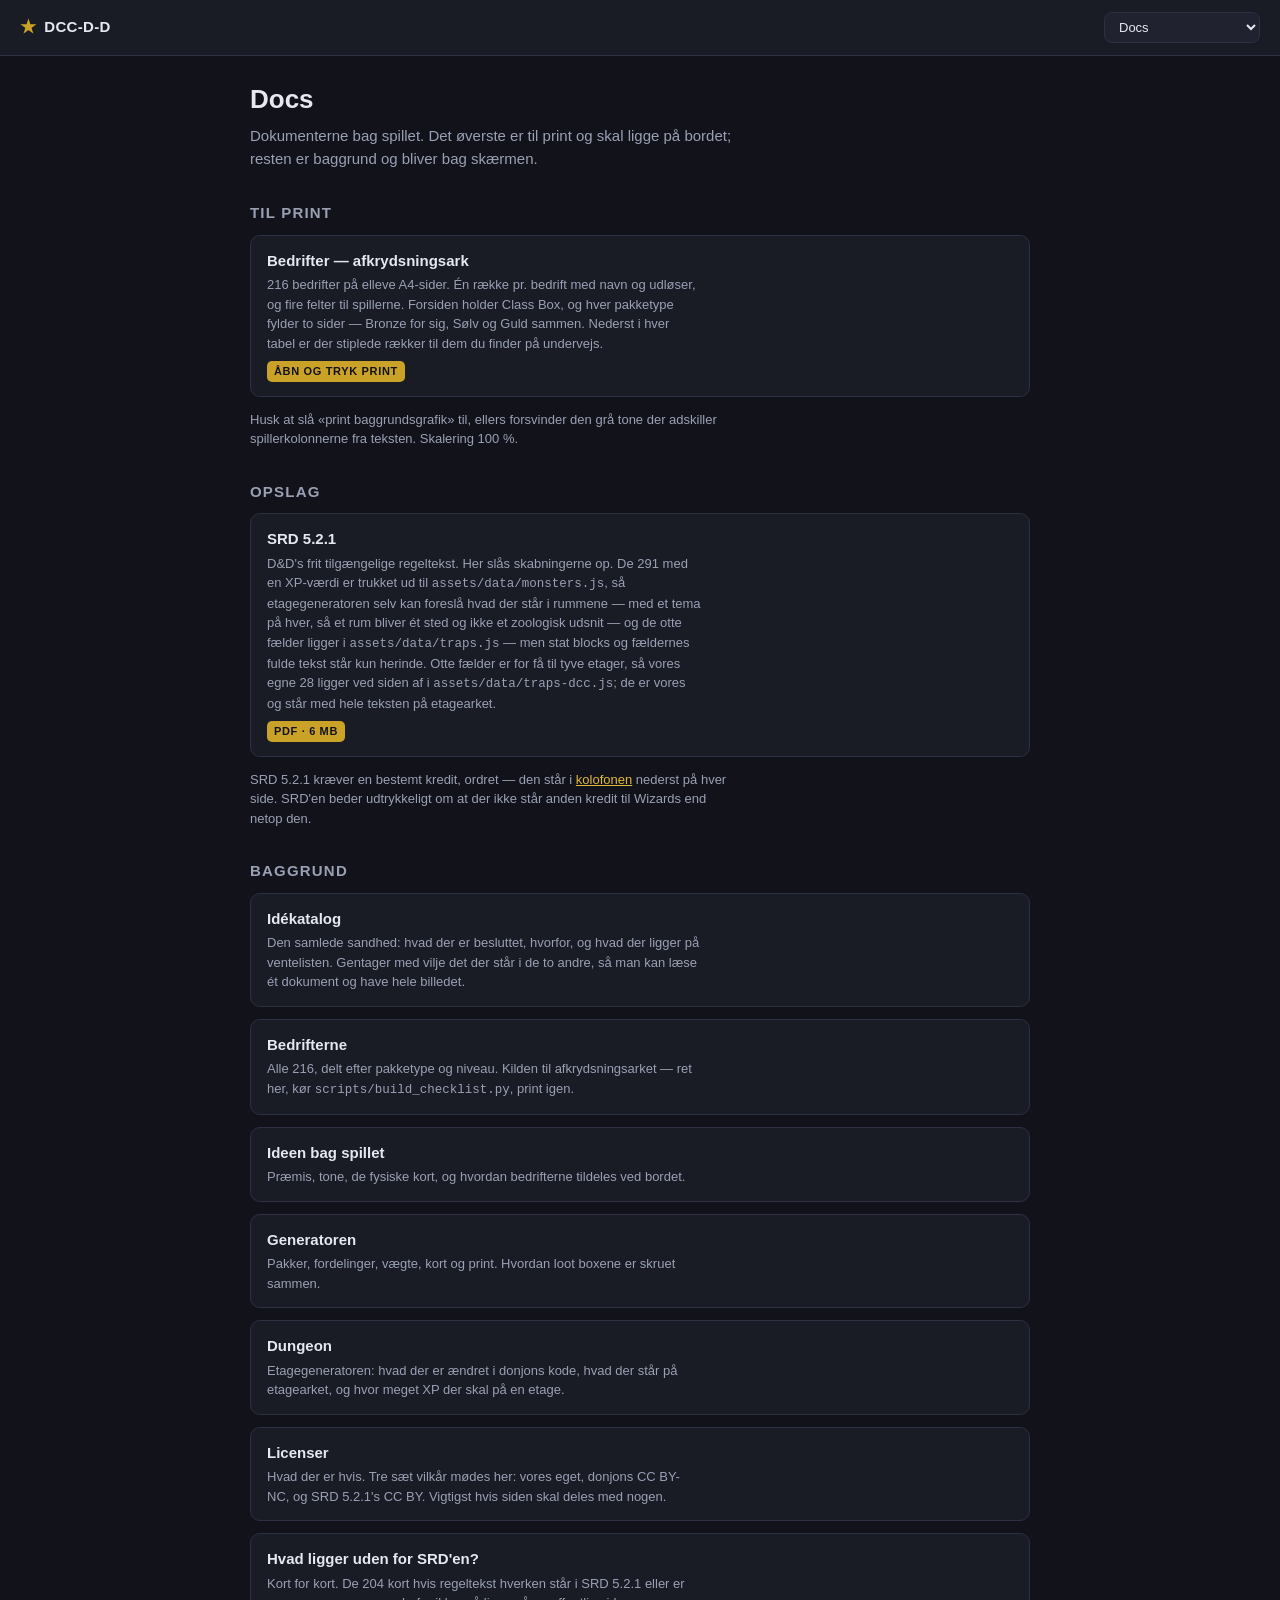
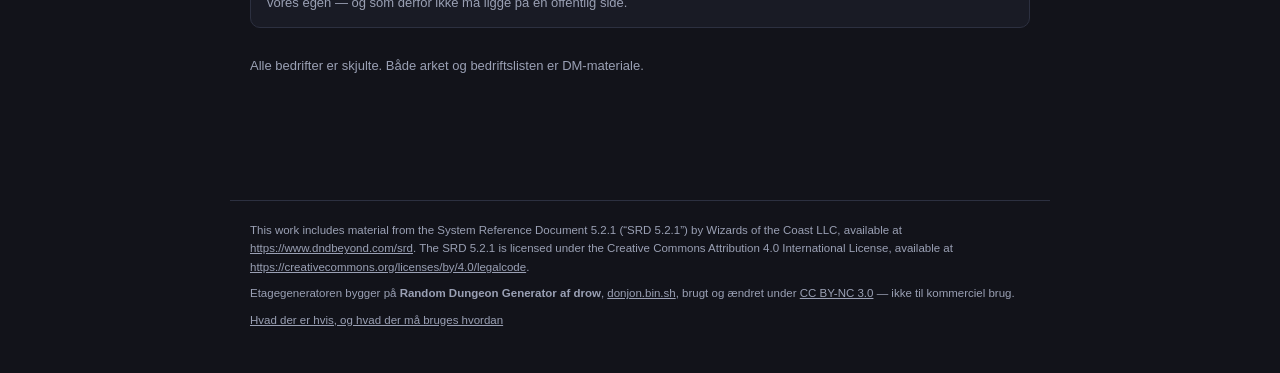
==== commit eed2d175: "Giv hver skabning et tema, og lad rummet være ét af dem Etagen blev bygget over én af SRD'ens typer," ====
--- a/docs/index.html
+++ b/docs/index.html
@@ -53,7 +53,8 @@
       <b>SRD 5.2.1</b>
       <span>D&amp;D's frit tilgængelige regeltekst. Her slås skabningerne op. De 291
         med en XP-værdi er trukket ud til <code>assets/data/monsters.js</code>, så
-        etagegeneratoren selv kan foreslå hvad der står i rummene, og de otte fælder
+        etagegeneratoren selv kan foreslå hvad der står i rummene — med et tema på
+        hver, så et rum bliver ét sted og ikke et zoologisk udsnit — og de otte fælder
         ligger i <code>assets/data/traps.js</code> — men stat blocks og fældernes
         fulde tekst står kun herinde. Otte fælder er for få til tyve etager, så
         vores egne 28 ligger ved siden af i <code>assets/data/traps-dcc.js</code>;
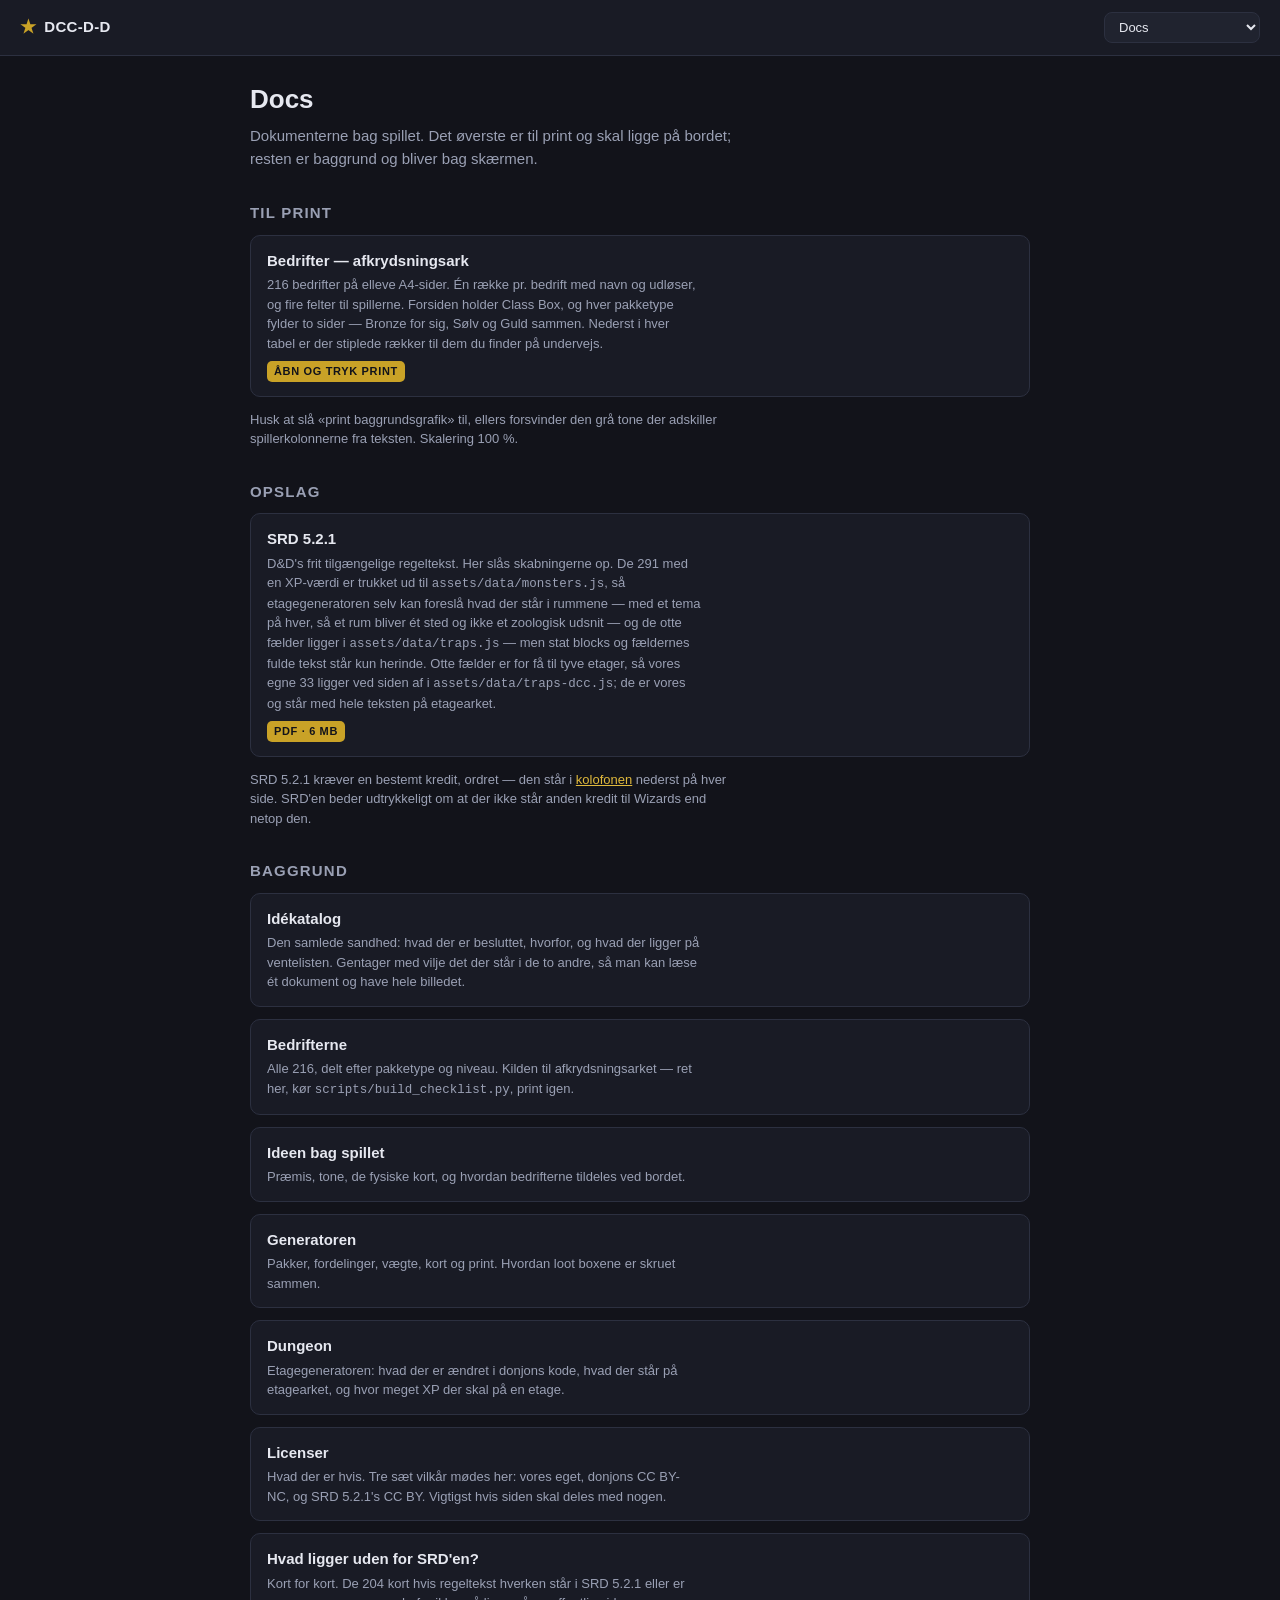
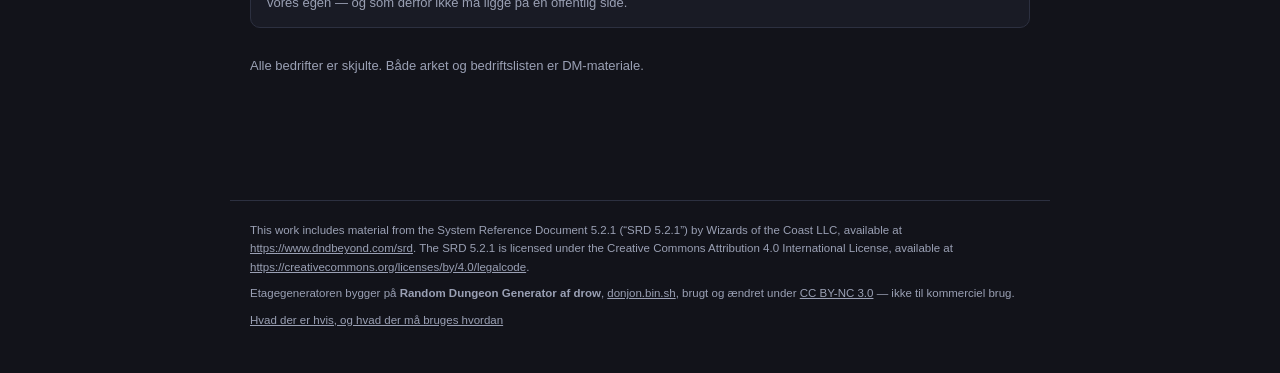
==== commit 85a0c33f: "Et loft over fældernes grad, og fælder der ødelægger døren En Deadly fælde paa level 1-4 gør 9 (2d8)" ====
--- a/docs/index.html
+++ b/docs/index.html
@@ -57,7 +57,7 @@
         hver, så et rum bliver ét sted og ikke et zoologisk udsnit — og de otte fælder
         ligger i <code>assets/data/traps.js</code> — men stat blocks og fældernes
         fulde tekst står kun herinde. Otte fælder er for få til tyve etager, så
-        vores egne 28 ligger ved siden af i <code>assets/data/traps-dcc.js</code>;
+        vores egne 33 ligger ved siden af i <code>assets/data/traps-dcc.js</code>;
         de er vores og står med hele teksten på etagearket.</span>
       <span class="doc-tag">PDF · 6 MB</span>
     </a></li>
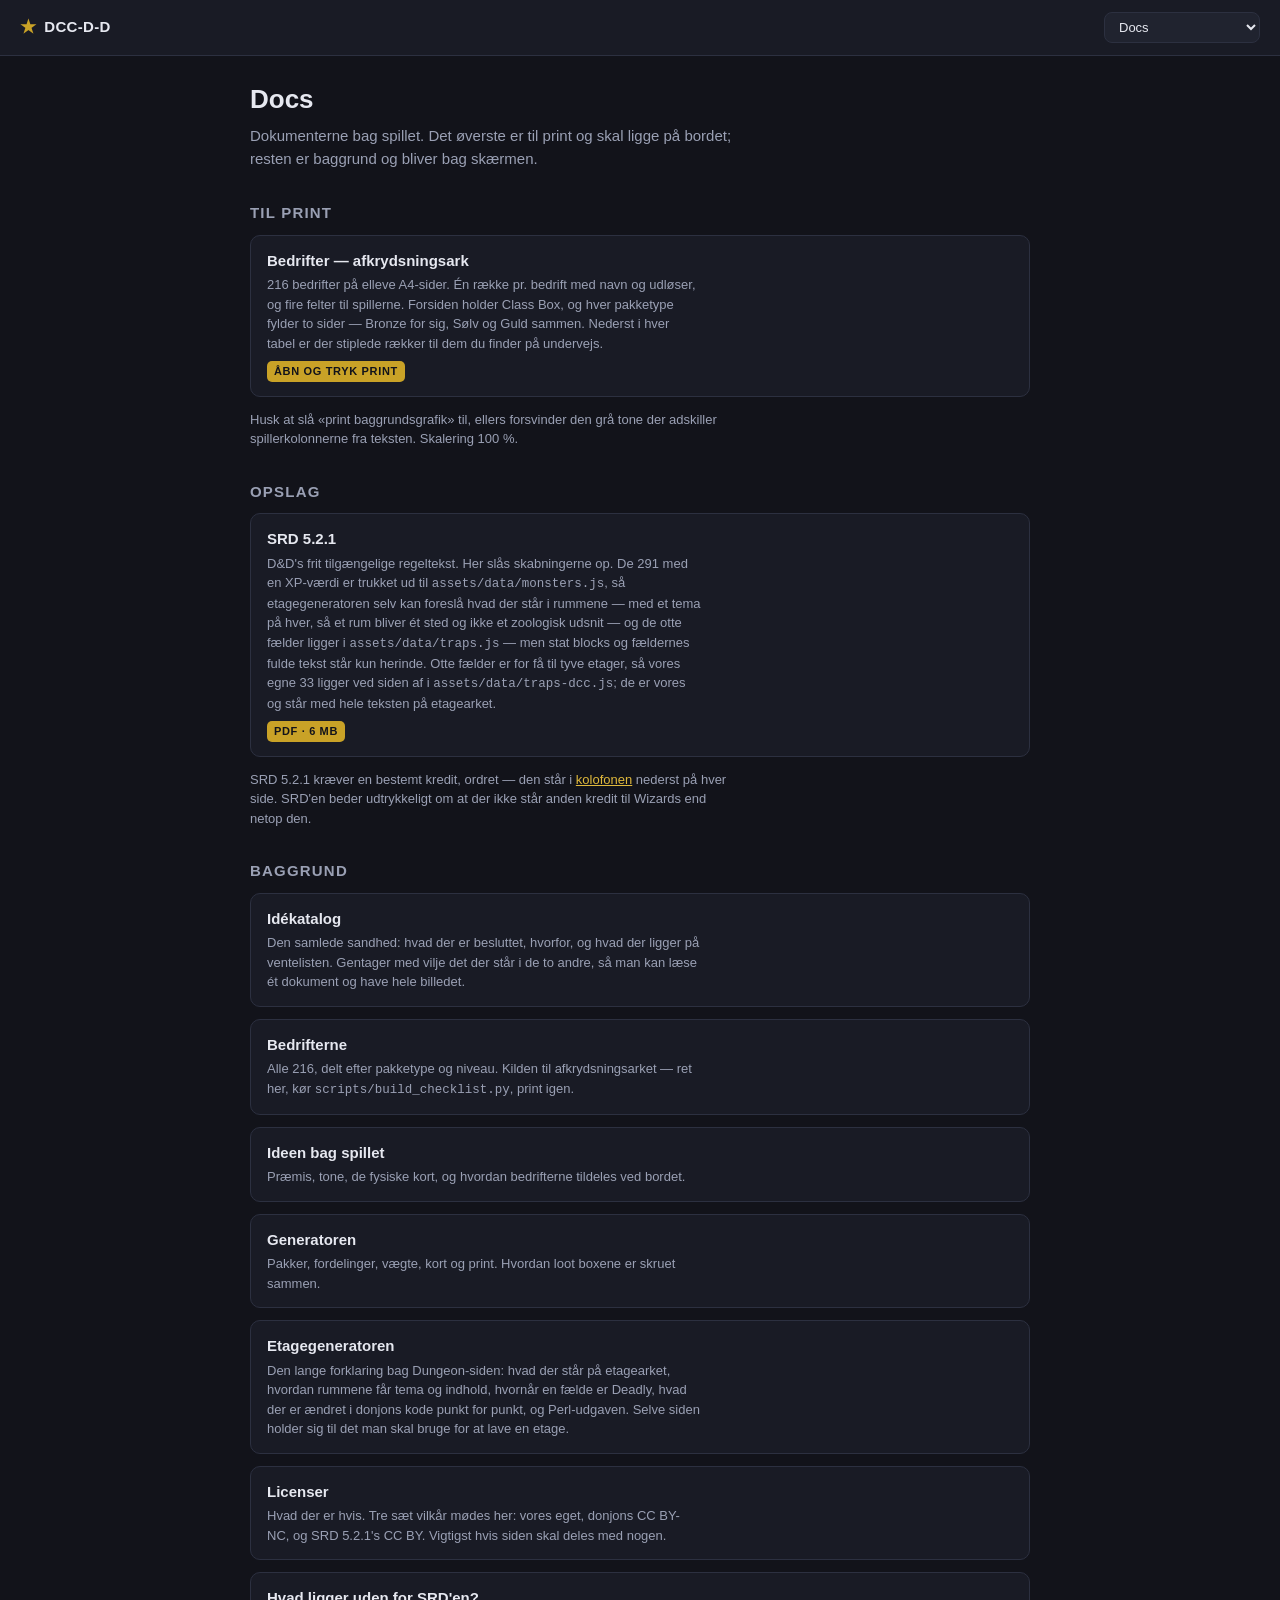
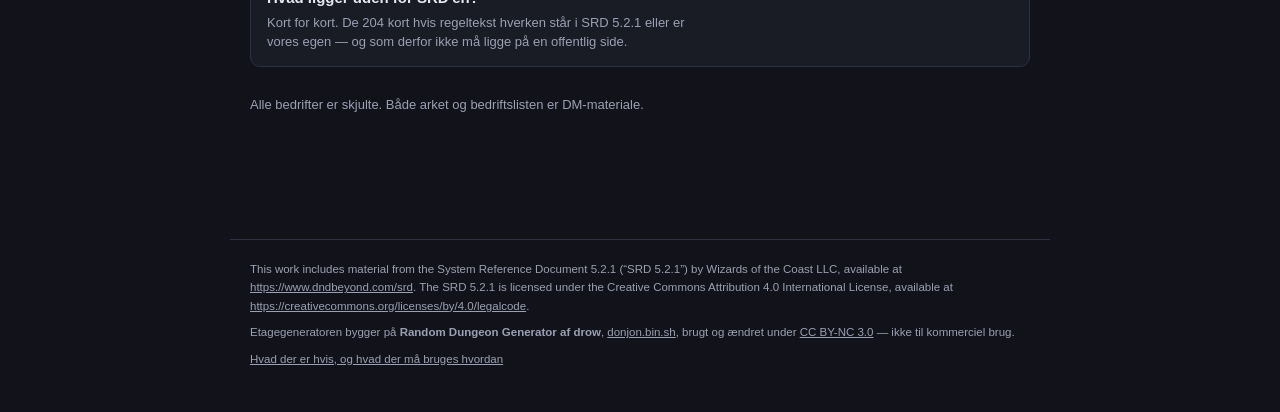
==== commit 0dcd1ab6: "Gem etager, og flyt prosaen væk fra siden To ting.  Etager kan gemmes. «Gem etagen» lægger den under" ====
--- a/docs/index.html
+++ b/docs/index.html
@@ -88,10 +88,12 @@
       <span>Pakker, fordelinger, vægte, kort og print. Hvordan loot boxene er skruet
         sammen.</span>
     </a></li>
-    <li><a class="doc-card" href="dungeon.html">
-      <b>Dungeon</b>
-      <span>Etagegeneratoren: hvad der er ændret i donjons kode, hvad der står på
-        etagearket, og hvor meget XP der skal på en etage.</span>
+    <li><a class="doc-card" href="https://github.com/aesbech/DCC-D-D/blob/main/docs/etagegeneratoren.md">
+      <b>Etagegeneratoren</b>
+      <span>Den lange forklaring bag Dungeon-siden: hvad der står på etagearket,
+        hvordan rummene får tema og indhold, hvornår en fælde er Deadly, hvad der er
+        ændret i donjons kode punkt for punkt, og Perl-udgaven. Selve siden holder sig
+        til det man skal bruge for at lave en etage.</span>
     </a></li>
     <li><a class="doc-card" href="https://github.com/aesbech/DCC-D-D/blob/main/LICENSE.md">
       <b>Licenser</b>
--- a/assets/css/app.css
+++ b/assets/css/app.css
@@ -125,6 +125,8 @@
 .gen{gap:12px 16px}
 .gen label{min-width:150px}
 .gen-actions{display:flex;flex-wrap:wrap;gap:10px;margin:0 0 10px}
+/* Knapperne i listen over gemte etager skal blive paa én linje. */
+.kept-do{text-align:right;white-space:nowrap}
 .btn[disabled]{opacity:.45;cursor:default}
 .btn[disabled]:hover{border-color:var(--line);color:var(--text)}
 .sheet-wrap{
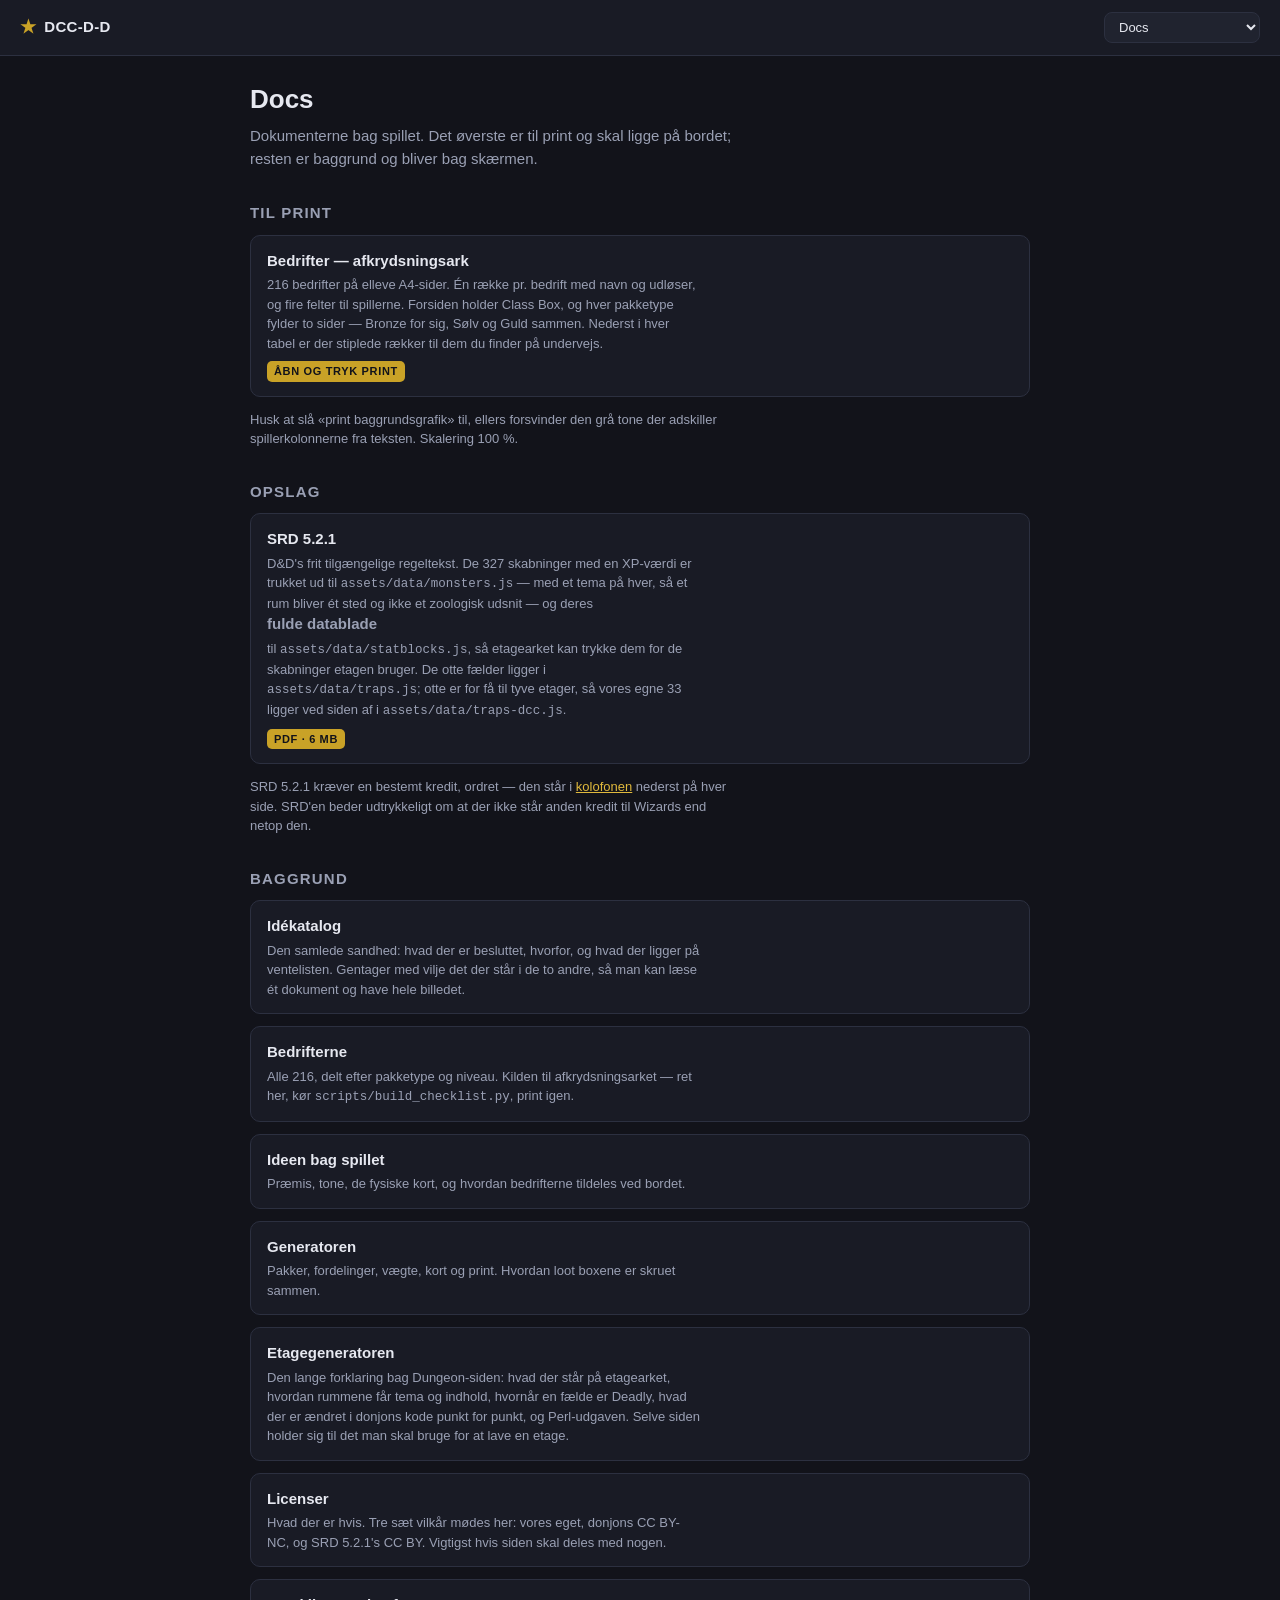
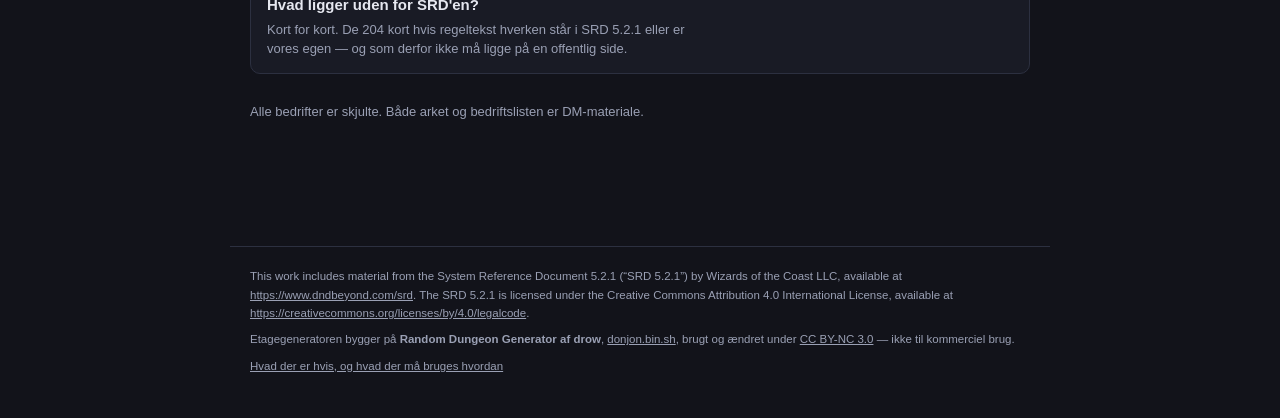
==== commit ea4e87d0: "Tryk databladene for de skabninger etagen bruger Arket sagde «3 x Giant Crocodile» og lod det vaere " ====
--- a/docs/index.html
+++ b/docs/index.html
@@ -51,14 +51,14 @@
   <ul class="doc-list">
     <li><a class="doc-card" href="SRD_CC_v5.2.1.pdf">
       <b>SRD 5.2.1</b>
-      <span>D&amp;D's frit tilgængelige regeltekst. Her slås skabningerne op. De 291
-        med en XP-værdi er trukket ud til <code>assets/data/monsters.js</code>, så
-        etagegeneratoren selv kan foreslå hvad der står i rummene — med et tema på
-        hver, så et rum bliver ét sted og ikke et zoologisk udsnit — og de otte fælder
-        ligger i <code>assets/data/traps.js</code> — men stat blocks og fældernes
-        fulde tekst står kun herinde. Otte fælder er for få til tyve etager, så
-        vores egne 33 ligger ved siden af i <code>assets/data/traps-dcc.js</code>;
-        de er vores og står med hele teksten på etagearket.</span>
+      <span>D&amp;D's frit tilgængelige regeltekst. De 327 skabninger med en XP-værdi
+        er trukket ud til <code>assets/data/monsters.js</code> — med et tema på hver,
+        så et rum bliver ét sted og ikke et zoologisk udsnit — og deres
+        <b>fulde datablade</b> til <code>assets/data/statblocks.js</code>, så
+        etagearket kan trykke dem for de skabninger etagen bruger. De otte fælder
+        ligger i <code>assets/data/traps.js</code>; otte er for få til tyve etager,
+        så vores egne 33 ligger ved siden af i
+        <code>assets/data/traps-dcc.js</code>.</span>
       <span class="doc-tag">PDF · 6 MB</span>
     </a></li>
   </ul>
